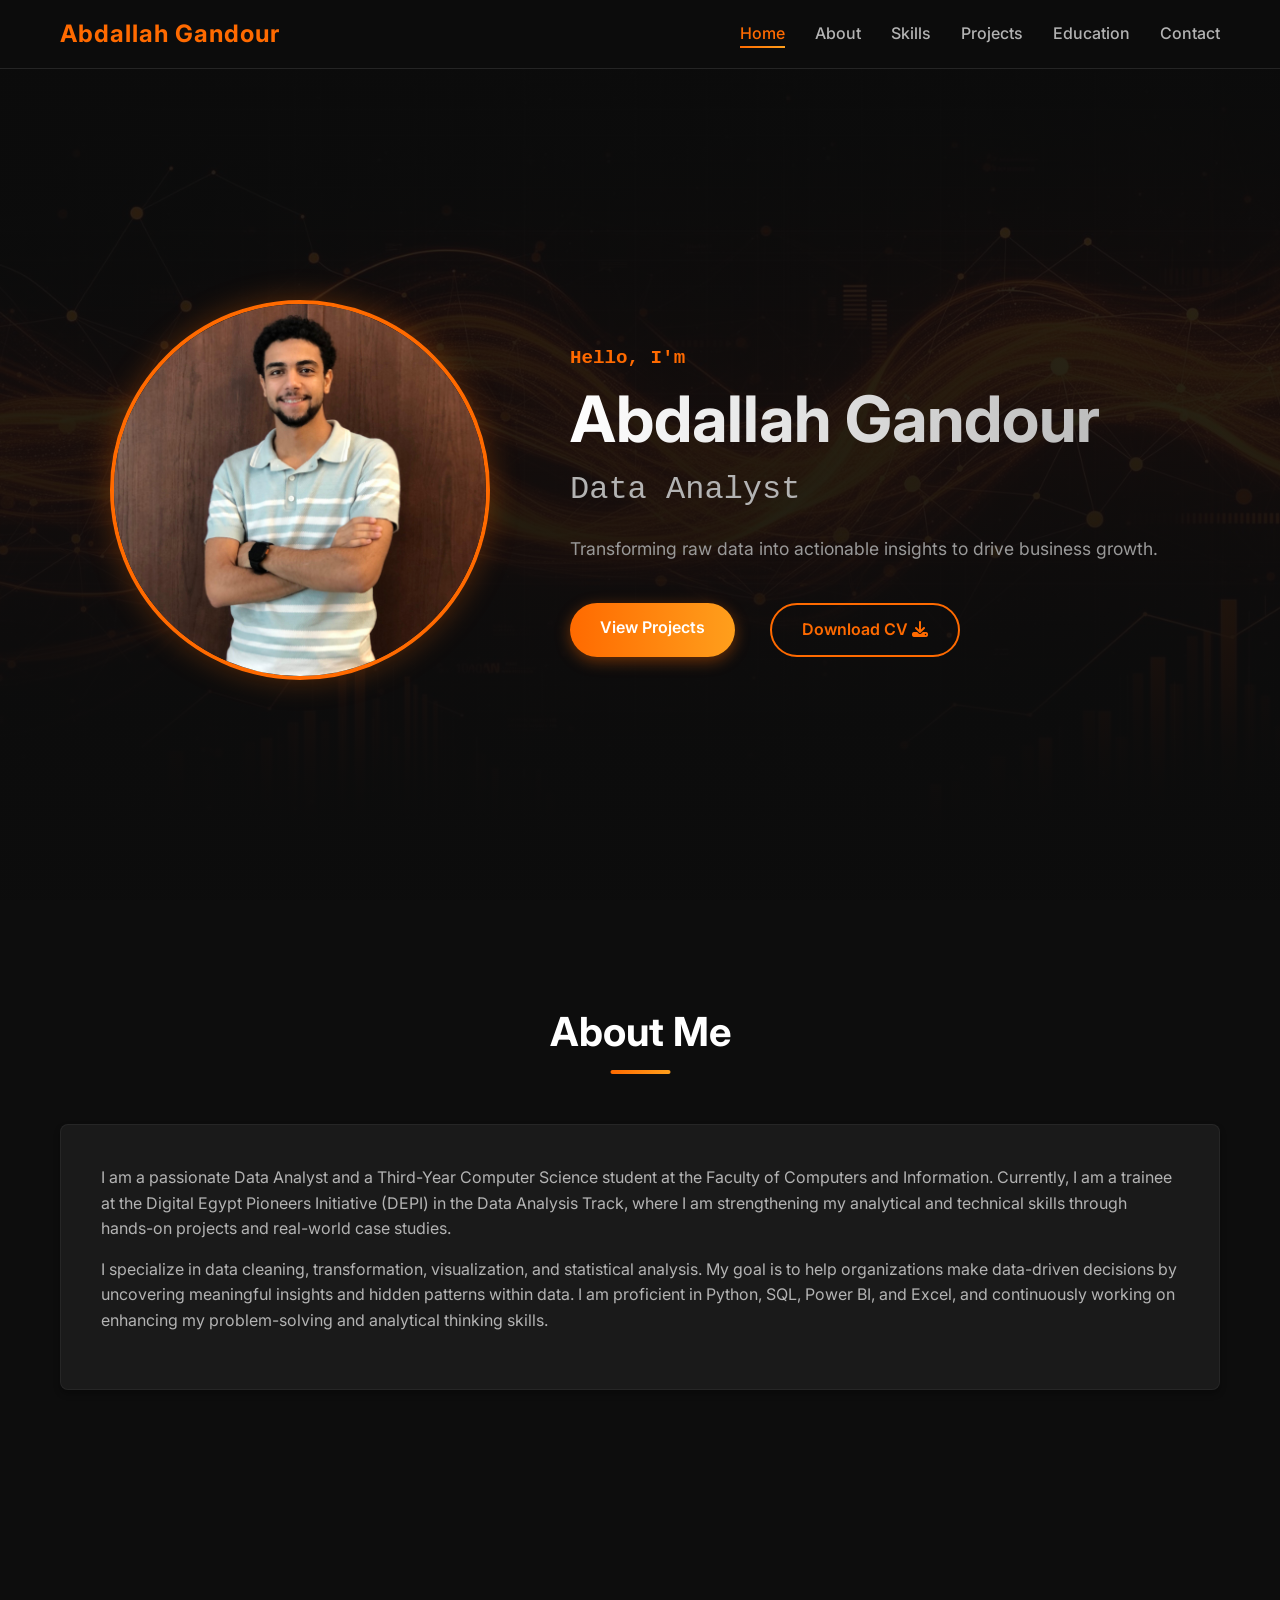
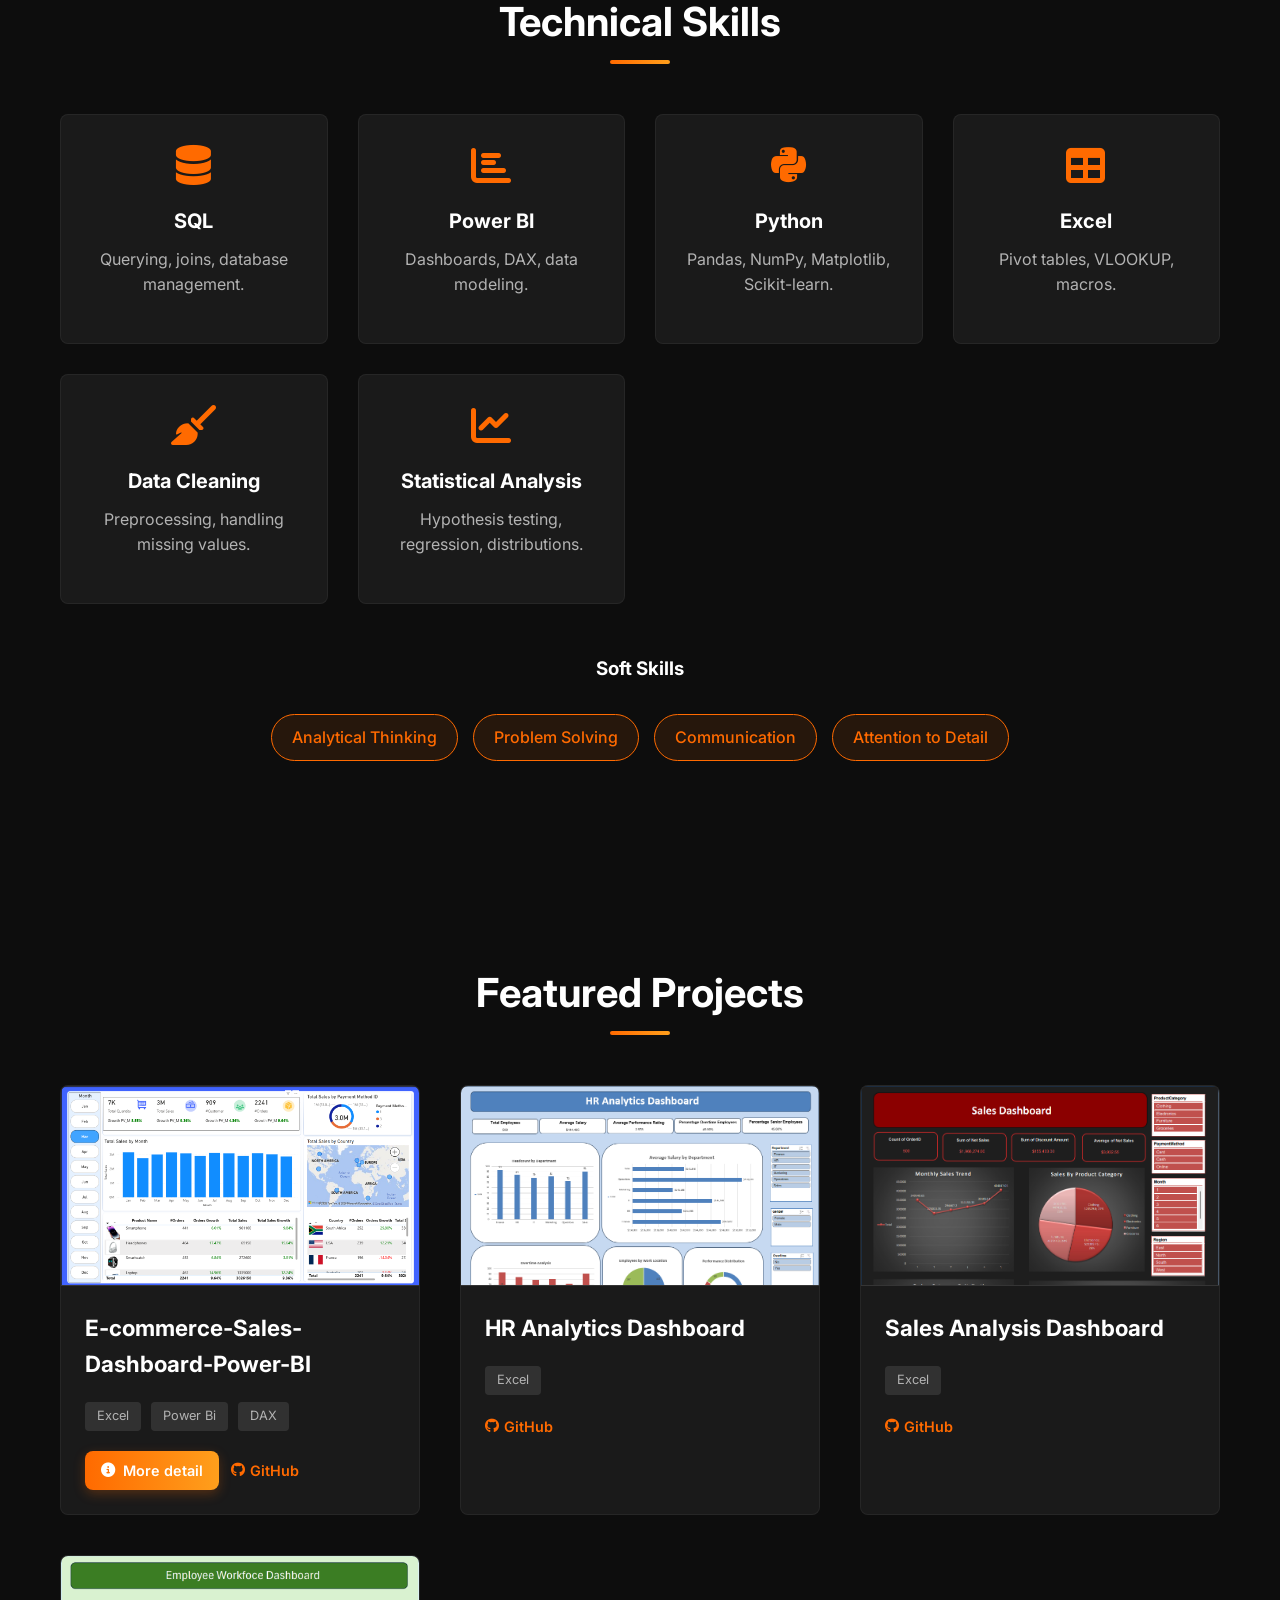
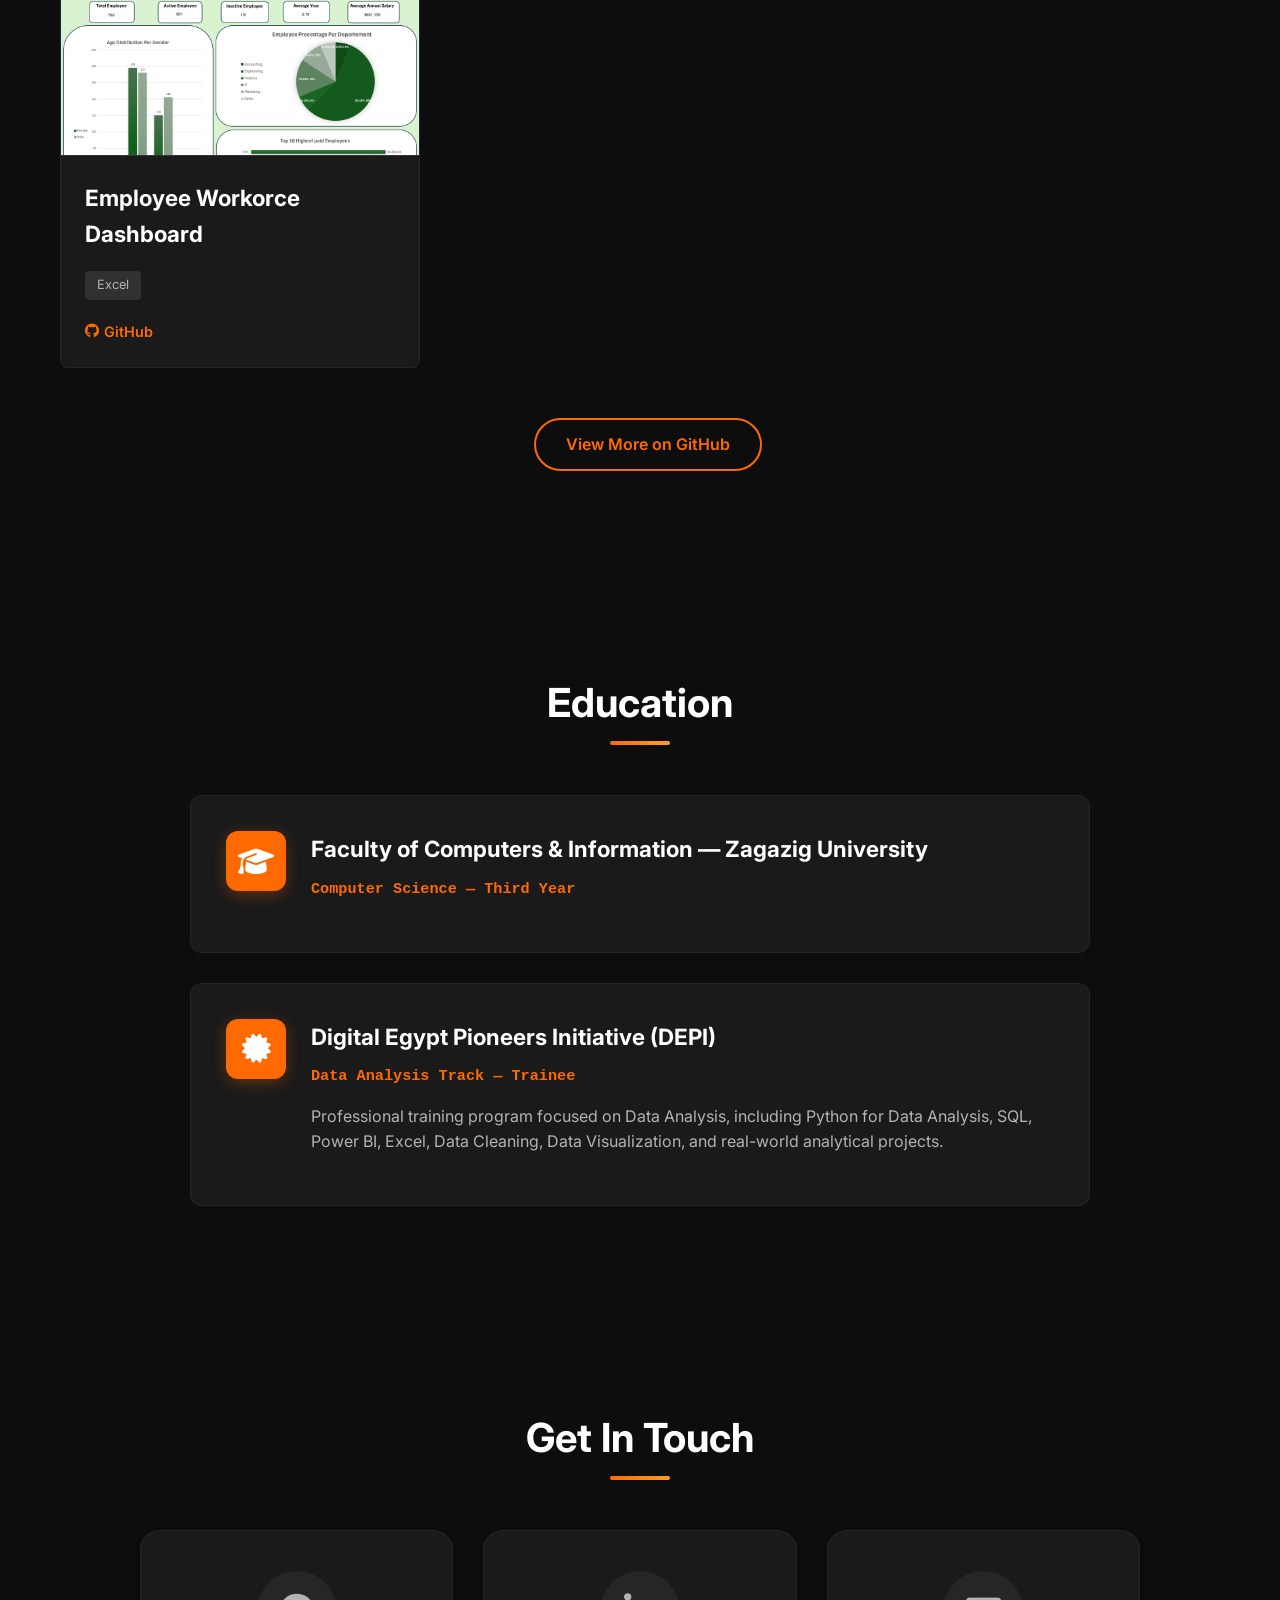
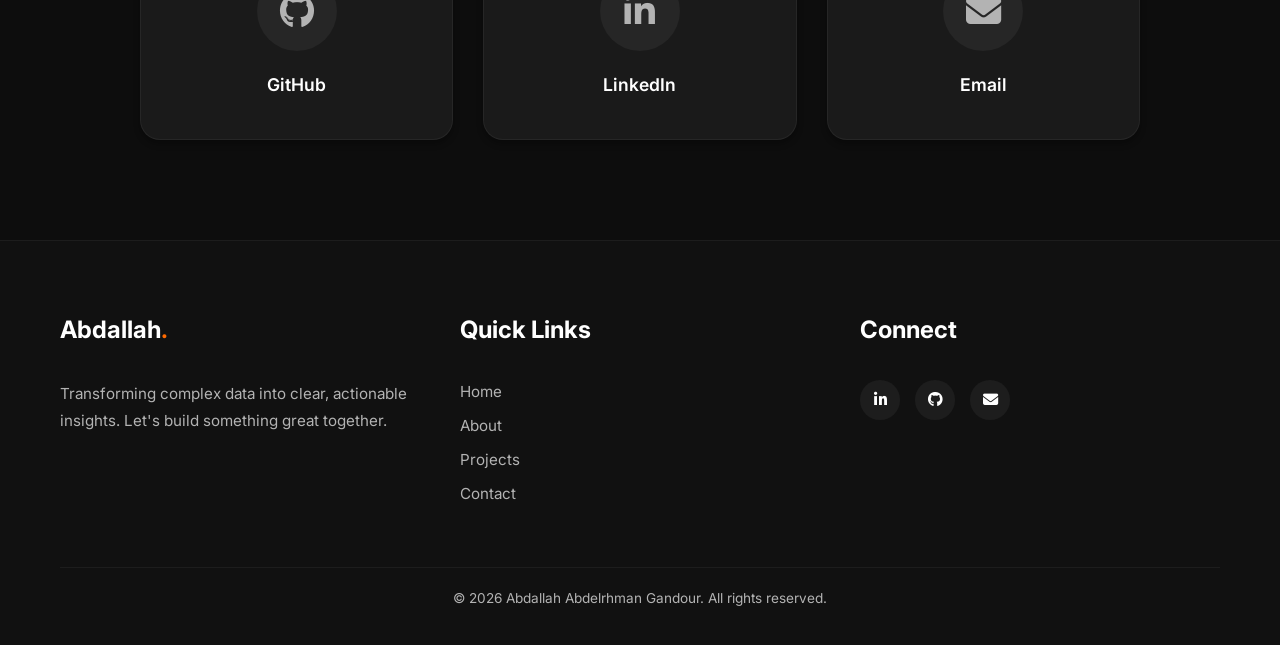
==== index.html @ 869044f2 "first" ====
<!DOCTYPE html>
<html lang="en">

<head>
    <meta charset="UTF-8">
    <meta name="viewport" content="width=device-width, initial-scale=1.0">
    <title>Abdallah Abdelrhman Gandour - Data Analyst Portfolio</title>
    <meta name="description"
        content="Portfolio of Abdallah Abdelrhman Gandour, a Data Analyst skilled in Python, SQL, Power BI, and Excel. View projects and experience.">
    <link rel="stylesheet" href="css/style.css">
    <!-- Google Fonts -->
    <link rel="preconnect" href="https://fonts.googleapis.com">
    <link rel="preconnect" href="https://fonts.gstatic.com" crossorigin>
    <link href="https://fonts.googleapis.com/css2?family=Inter:wght@300;400;600;700&display=swap" rel="stylesheet">
    <!-- Font Awesome for Icons -->
    <link rel="stylesheet" href="https://cdnjs.cloudflare.com/ajax/libs/font-awesome/6.4.0/css/all.min.css">
</head>

<body>

    <!-- Sticky Navbar -->
    <header id="header">
        <nav class="navbar">
            <div class="logo"><span>Abdallah Gandour</span></div>
            <ul class="nav-links">
                <li><a href="#home" class="active">Home</a></li>
                <li><a href="#about">About</a></li>
                <li><a href="#skills">Skills</a></li>
                <li><a href="#projects">Projects</a></li>
                <li><a href="#education">Education</a></li>
                <li><a href="#contact">Contact</a></li>
            </ul>
            <div class="hamburger">
                <i class="fas fa-bars"></i>
            </div>
        </nav>
    </header>

    <!-- Hero Section -->
    <section id="home" class="hero">
        <div class="container">
            <div class="hero-image-container">
                <img src="image/personal.jpeg" alt="Abdallah Abdelrhman Gandour" class="hero-profile-img">
            </div>
            <div class="hero-content">
                <p class="greeting">Hello, I'm</p>
                <h1>Abdallah Gandour</h1>
                <h2>Data Analyst</h2>
                <p class="tagline">Transforming raw data into actionable insights to drive business growth.</p>
                <div class="cta-buttons">
                    <a href="#projects" class="btn btn-primary">View Projects</a>
                    <a href="path/to/resume.pdf" class="btn btn-secondary" download>Download CV <i
                            class="fas fa-download"></i></a>
                </div>
            </div>
        </div>
    </section>

    <!-- About Section -->
    <section id="about" class="section">
        <div class="container">
            <h2 class="section-title">About Me</h2>
            <div class="about-content">
                <div class="about-text">
                    <p>I am a passionate Data Analyst and a Third-Year Computer Science student at the Faculty of
                        Computers and Information. Currently, I am a trainee at the Digital Egypt Pioneers Initiative
                        (DEPI) in the Data Analysis Track, where I am strengthening my analytical and technical skills
                        through hands-on projects and real-world case studies.</p>

                    <p>I specialize in data cleaning, transformation, visualization, and statistical analysis. My goal
                        is to help organizations make data-driven decisions by uncovering meaningful insights and hidden
                        patterns within data. I am proficient in Python, SQL, Power BI, and Excel, and continuously
                        working on enhancing my problem-solving and analytical thinking skills.</p>
                </div>
                <!-- Optional: Profile Image -->
            </div>
        </div>
    </section>

    <!-- Skills Section -->
    <section id="skills" class="section">
        <div class="container">
            <h2 class="section-title">Technical Skills</h2>
            <div class="skills-grid">
                <div class="skill-card">
                    <i class="fas fa-database"></i>
                    <h3>SQL</h3>
                    <p>Querying, joins, database management.</p>
                </div>
                <div class="skill-card">
                    <i class="fas fa-chart-bar"></i>
                    <h3>Power BI</h3>
                    <p>Dashboards, DAX, data modeling.</p>
                </div>
                <div class="skill-card">
                    <i class="fab fa-python"></i>
                    <h3>Python</h3>
                    <p>Pandas, NumPy, Matplotlib, Scikit-learn.</p>
                </div>
                <div class="skill-card">
                    <i class="fas fa-table"></i>
                    <h3>Excel</h3>
                    <p>Pivot tables, VLOOKUP, macros.</p>
                </div>
                <div class="skill-card">
                    <i class="fas fa-broom"></i>
                    <h3>Data Cleaning</h3>
                    <p>Preprocessing, handling missing values.</p>
                </div>
                <div class="skill-card">
                    <i class="fas fa-chart-line"></i>
                    <h3>Statistical Analysis</h3>
                    <p>Hypothesis testing, regression, distributions.</p>
                </div>
            </div>

            <h3 class="subsection-title">Soft Skills</h3>
            <ul class="soft-skills-list">
                <li>Analytical Thinking</li>
                <li>Problem Solving</li>
                <li>Communication</li>
                <li>Attention to Detail</li>
            </ul>
        </div>
    </section>

    <!-- Projects Section -->
    <section id="projects" class="section">
        <div class="container">
            <h2 class="section-title">Featured Projects</h2>
            <div class="projects-grid">

                <!-- Project 1 Powe bi -->
                <div class="project-card">

                    <div class="project-image">
                        <!-- Placeholder image, replace with actual screenshot -->
                        <div class="placeholder-img"><img src="image/E-commerce-Sales-Dashboard-Power-BI/Dashboard .png" alt=""></div>
                    </div>

                    <div class="project-info">
                        <h3>E-commerce-Sales-Dashboard-Power-BI</h3>
                        <p></p>
                        <div class="tools">
                            <span>Excel</span>
                            <span>Power Bi</span>
                            <span>DAX</span>
                        </div>
                        <div class="project-links">
                            <a href="ecommerce-powerbi-detail.html" class="link-btn link-btn-detail"><i
                                    class="fas fa-circle-info"></i> More detail</a>
                            <a href="https://github.com/Abdallahgandour-Cs1/E-commerce-Sales-Dashboard-Power-BI"
                                target="_blank" rel="noopener noreferrer" class="link-btn"><i class="fab fa-github"></i>
                                GitHub</a>
                        </div>
                    </div>
                </div>

                <!-- Project 1 -->
                <div class="project-card">
                    <div class="project-image">
                        <!-- Placeholder image, replace with actual screenshot -->
                        <div class="placeholder-img"><img src="image/Dashboard (1) HR Analytics.png" alt=""></div>
                    </div>
                    <div class="project-info">
                        <h3>HR Analytics Dashboard</h3>
                        <p></p>
                        <div class="tools">
                            <span>Excel</span>
                        </div>
                        <div class="project-links">
                            <a href="https://github.com/Abdallahgandour-Cs1/HR-Analytics-Employees" target="_blank"
                                class="link-btn"><i class="fab fa-github"></i> GitHub</a>
                            <!-- <a href="#" target="_blank" class="link-btn"><i class="fas fa-external-link-alt"></i> Live Demo</a> -->
                        </div>
                    </div>
                </div>

                <!-- Project 2 -->
                <div class="project-card">
                    <div class="project-image">
                        <div class="placeholder-img"><img src="image/Dashboard (2) Sales Dashboard.png" alt=""></div>
                    </div>
                    <div class="project-info">
                        <h3>Sales Analysis Dashboard</h3>
                        <p></p>
                        <div class="tools">
                            <span>Excel</span>
                        </div>
                        <div class="project-links">
                            <a href="https://github.com/Abdallahgandour-Cs1/Sales-Dashboard" target="_blank"
                                class="link-btn"><i class="fab fa-github"></i> GitHub</a>
                        </div>
                    </div>
                </div>


                <!-- Project 3 -->
                <div class="project-card">


                    <div class="project-image">
                        <div class="placeholder-img"><img src="image/Dashboard (3) Employee.png" alt=""></div>
                    </div>

                    <div class="project-info">
                        <h3>Employee Workorce Dashboard</h3>
                        <p></p>
                        <div class="tools">
                            <span>Excel</span>
                        </div>
                        <div class="project-links">
                            <a href="https://github.com/Abdallahgandour-Cs1/Employee-Workforce" target="_blank"
                                class="link-btn"><i class="fab fa-github"></i> GitHub</a>
                        </div>
                    </div>
                </div>
            </div>
            <div class="more-projects">
                <a href="https://github.com/Abdallahgandour-Cs1" target="_blank" class="btn btn-secondary">View More on
                    GitHub</a>
            </div>
        </div>
    </section>

    <!-- Education Section -->
    <section id="education" class="section">
        <div class="container">
            <h2 class="section-title">Education</h2>
            <div class="info-grid">

                <!-- Education Item 1 -->
                <div class="info-card">
                    <div class="card-icon">
                        <i class="fas fa-graduation-cap"></i>
                    </div>
                    <div class="card-content">
                        <h3>Faculty of Computers & Information — Zagazig University</h3>
                        <span class="card-detail">Computer Science — Third Year</span>


                    </div>
                </div>

                <!-- Education Item 2 -->
                <div class="info-card">
                    <div class="card-icon">
                        <i class="fas fa-certificate"></i>
                    </div>
                    <div class="card-content">
                        <h3>Digital Egypt Pioneers Initiative (DEPI)</h3>
                        <span class="card-detail">Data Analysis Track — Trainee</span>
                        <p class="card-description">
                            Professional training program focused on Data Analysis, including Python for Data Analysis,
                            SQL, Power BI, Excel, Data Cleaning, Data Visualization, and real-world analytical projects.
                        </p>
                    </div>
                </div>


            </div>

        </div>
        </div>
    </section>



    <!-- Contact Section -->
    <section id="contact" class="section">
        <div class="container">
            <h2 class="section-title">Get In Touch</h2>
            <div class="contact-grid">
                <!-- GitHub -->
                <a href="https://github.com/Abdallahgandour-Cs1" target="_blank" class="contact-card">
                    <div class="icon-circle">
                        <i class="fab fa-github"></i>
                    </div>
                    <h3>GitHub</h3>
                </a>
                <!-- LinkedIn -->
                <a href="https://www.linkedin.com/in/abdallah-gandour-311105325/" target="_blank" class="contact-card">
                    <div class="icon-circle">
                        <i class="fab fa-linkedin-in"></i>
                    </div>
                    <h3>LinkedIn</h3>
                </a>
                <!-- WhatsApp -->
                <!-- <a href="https://wa.me/+201555555555" target="_blank" class="contact-card">
                    <div class="icon-circle">
                        <i class="fab fa-whatsapp"></i>
                    </div>
                    <h3>WhatsApp</h3>
                </a> -->
                <!-- Email -->
                <a href="abdallahgandour7@gmail.com" class="contact-card">
                    <div class="icon-circle">
                        <i class="fas fa-envelope"></i>
                    </div>
                    <h3>Email</h3>
                </a>
            </div>
        </div>
    </section>

    <!-- Footer -->
    <footer class="footer">
        <div class="container">
            <div class="footer-content">
                <div class="footer-section about">
                    <h3>Abdallah<span>.</span></h3>
                    <p>Transforming complex data into clear, actionable insights. Let's build something great
                        together.</p>
                </div>
                <div class="footer-section links">
                    <h3>Quick Links</h3>
                    <ul>
                        <li><a href="#home">Home</a></li>
                        <li><a href="#about">About</a></li>
                        <li><a href="#projects">Projects</a></li>
                        <li><a href="#contact">Contact</a></li>
                    </ul>
                </div>
                <!-- Socials are already in Contact, but good to have in footer too for 'modern' look -->
                <div class="footer-section social">
                    <h3>Connect</h3>
                    <div class="social-icons">
                        <a href="https://www.linkedin.com/in/abdallah-gandour-311105325/" target="_blank"><i
                                class="fab fa-linkedin-in"></i></a>
                        <a href="https://github.com/Abdallahgandour-Cs1" target="_blank"><i
                                class="fab fa-github"></i></a>
                        <a href="mailto:your.email@example.com"><i class="fas fa-envelope"></i></a>
                    </div>
                </div>
            </div>
            <div class="footer-bottom">
                <p>&copy; 2026 Abdallah Abdelrhman Gandour. All rights reserved.</p>
            </div>
        </div>
    </footer>

    <script src="js/script.js"></script>
</body>

</html>
---- css/style.css ----
/* Global Variables */
:root {
    --bg-color: #0D0D0D;
    --bg-secondary: #1A1A1A;
    --text-primary: #FFFFFF;
    --text-secondary: #B3B3B3;
    --accent-orange: #FF6A00;
    --accent-gradient: linear-gradient(90deg, #ff6a00, #ff9f1c);
    --shadow-soft: 0 4px 6px rgba(0, 0, 0, 0.3);
    --transition: all 0.3s ease;
    --border-radius: 8px;
    --font-main: 'Inter', sans-serif;
}

/* Reset & Base Styles */
* {
    margin: 0;
    padding: 0;
    box-sizing: border-box;
}

html {
    scroll-behavior: smooth;
}

body {
    font-family: var(--font-main);
    background-color: var(--bg-color);
    color: var(--text-primary);
    line-height: 1.6;
    overflow-x: hidden;
}

a {
    text-decoration: none;
    color: inherit;
    transition: var(--transition);
}

ul {
    list-style: none;
}

img {
    max-width: 100%;
    display: block;
}

/* Container */
.container {
    max-width: 1200px;
    margin: 0 auto;
    padding: 0 20px;
}

/* Typography */
h1,
h2,
h3,
h4 {
    color: var(--text-primary);
    font-weight: 700;
    margin-bottom: 20px;
}

p {
    color: var(--text-secondary);
    margin-bottom: 15px;
}

.section-title {
    font-size: 2.5rem;
    text-align: center;
    margin-bottom: 60px;
    position: relative;
    display: inline-block;
    left: 50%;
    transform: translateX(-50%);
}

.section-title::after {
    content: '';
    position: absolute;
    bottom: -10px;
    left: 50%;
    transform: translateX(-50%);
    width: 60px;
    height: 4px;
    background: var(--accent-gradient);
    border-radius: 2px;
}

/* Header & Navbar */
header {
    position: fixed;
    top: 0;
    left: 0;
    width: 100%;
    background-color: rgba(13, 13, 13, 0.95);
    backdrop-filter: blur(10px);
    z-index: 1000;
    padding: 15px 0;
    border-bottom: 1px solid rgba(255, 255, 255, 0.1);
}

.navbar {
    display: flex;
    justify-content: space-between;
    align-items: center;
    max-width: 1200px;
    margin: 0 auto;
    padding: 0 20px;
}

.logo {
    font-size: 1.5rem;
    font-weight: 700;
    letter-spacing: 1px;
}

.logo span {
    color: var(--accent-orange);
}

.nav-links {
    display: flex;
    gap: 30px;
}

.nav-links a {
    font-size: 1rem;
    font-weight: 500;
    color: var(--text-secondary);
    position: relative;
}

.nav-links a:hover,
.nav-links a.active {
    color: var(--accent-orange);
}

.nav-links a::after {
    content: '';
    position: absolute;
    bottom: -5px;
    left: 0;
    width: 0;
    height: 2px;
    background: var(--accent-gradient);
    transition: var(--transition);
}

.nav-links a:hover::after,
.nav-links a.active::after {
    width: 100%;
}

.hamburger {
    display: none;
    font-size: 1.5rem;
    cursor: pointer;
    color: var(--text-primary);
}

/* Hero Section */
/* Hero Section */
.hero {
    height: 100vh;
    display: flex;
    align-items: center;
    justify-content: center;
    text-align: left;
    /* Changed from center to left for better side-by-side */
    background: linear-gradient(rgba(13, 13, 13, 0.85), rgba(13, 13, 13, 0.95)), url('../image/background.jpg');
    background-size: cover;
    background-position: center;
    background-attachment: fixed;
    padding-top: 80px;
    /* Offset for fixed header */
    position: relative;
}

.hero .container {
    display: flex;
    flex-direction: column;
    /* Mobile: Image top, Text bottom */
    justify-content: center;
    align-items: center;
    gap: 50px;
    width: 100%;
}

/* Image container styles */
.hero-image-container {
    position: relative;
    z-index: 1;
    display: flex;
    justify-content: center;
}

.hero-profile-img {
    width: 280px;
    height: 280px;
    border-radius: 50%;
    object-fit: cover;
    border: 3px solid rgba(255, 106, 0, 0.5);
    box-shadow: 0 0 40px rgba(255, 106, 0, 0.2);
    transition: var(--transition);
}

.hero-profile-img:hover {
    box-shadow: 0 0 50px rgba(255, 106, 0, 0.5);
    transform: scale(1.02);
}

.hero-content {
    text-align: center;
    /* Mobile center */
    max-width: 600px;
}

.hero-content .greeting {
    font-family: 'Courier New', monospace;
    font-size: 1.1rem;
    color: var(--accent-orange);
    margin-bottom: 5px;
    font-weight: 500;
}

.hero h1 {
    font-size: 3rem;
    line-height: 1.1;
    margin-bottom: 15px;
    color: #fff;
    background: none;
    -webkit-text-fill-color: initial;
}

.hero h1 .highlight {
    color: var(--accent-orange);
}

.hero h2 {
    font-family: 'Courier New', monospace;
    font-size: 1.8rem;
    font-weight: 400;
    color: #ccc;
    margin-bottom: 20px;
    display: inline-flex;
    align-items: center;
    min-height: 40px;
}

/* Typing Cursor */
.cursor {
    display: inline-block;
    width: 10px;
    height: 24px;
    background-color: var(--accent-orange);
    animation: blink 1s infinite;
    margin-left: 5px;
}

@keyframes blink {

    0%,
    100% {
        opacity: 1;
    }

    50% {
        opacity: 0;
    }
}

.hero .tagline {
    font-size: 1rem;
    color: #999;
    margin-bottom: 30px;
    line-height: 1.6;
}

/* Updated Buttons */
.cta-buttons {
    display: flex;
    gap: 20px;
    justify-content: center;
}

.btn {
    display: inline-flex;
    align-items: center;
    gap: 10px;
    padding: 12px 24px;
    border-radius: 8px;
    font-weight: 600;
    cursor: pointer;
    transition: var(--transition);
    font-size: 1rem;
}

.btn-primary {
    background: var(--accent-orange);
    color: #fff;
    border: none;
    box-shadow: none;
}

.btn-primary:hover {
    background: #e65c00;
    transform: translateY(-2px);
    box-shadow: 0 4px 12px rgba(255, 106, 0, 0.3);
}

.btn-secondary {
    background: transparent;
    border: 1px solid rgba(255, 255, 255, 0.2);
    color: #fff;
    margin-left: 0;
}

.btn-secondary:hover {
    border-color: #fff;
    background: rgba(255, 255, 255, 0.05);
    transform: translateY(-2px);
}

.hero-profile-img {
    border-radius: 50%;
    object-fit: cover;
    border: 4px solid var(--accent-orange);
    box-shadow: 0 0 30px rgba(255, 106, 0, 0.3);
    animation: float 6s ease-in-out infinite;
    transition: var(--transition);
}

.hero-profile-img:hover {
    box-shadow: 0 0 40px rgba(255, 106, 0, 0.6);
    transform: scale(1.02);
}

@keyframes float {
    0% {
        transform: translateY(0px);
    }

    50% {
        transform: translateY(-15px);
    }

    100% {
        transform: translateY(0px);
    }
}



.hero-content .greeting {
    font-size: 1.2rem;
    color: var(--accent-orange);
    font-weight: 600;
    margin-bottom: 10px;
}

.hero h1 {
    font-size: 4rem;
    margin-bottom: 10px;
    background: linear-gradient(to right, #ffffff, #b3b3b3);
    -webkit-background-clip: text;
    -webkit-text-fill-color: transparent;
}

.hero h2 {
    font-size: 2rem;
    font-weight: 400;
    color: var(--text-secondary);
    margin-bottom: 20px;
}

.hero .tagline {
    font-size: 1.1rem;
    max-width: 900px;
    margin: 0 auto 40px;
}

/* Buttons */
.btn {
    display: inline-block;
    padding: 12px 30px;
    border-radius: 50px;
    font-weight: 600;
    cursor: pointer;
    transition: var(--transition);
}

.btn-primary {
    background: var(--accent-gradient);
    color: #fff;
    box-shadow: 0 4px 15px rgba(255, 106, 0, 0.4);
}

.btn-primary:hover {
    transform: translateY(-3px);
    box-shadow: 0 6px 20px rgba(255, 106, 0, 0.6);
}

.btn-secondary {
    background: transparent;
    border: 2px solid var(--accent-orange);
    color: var(--accent-orange);
    margin-left: 15px;
}

.btn-secondary:hover {
    background: rgba(255, 106, 0, 0.1);
    transform: translateY(-3px);
}

/* Sections */
.section {
    padding: 100px 0;
}

/* About Section */
.about-content {
    background: var(--bg-secondary);
    padding: 40px;
    border-radius: var(--border-radius);
    box-shadow: var(--shadow-soft);
    border: 1px solid rgba(255, 255, 255, 0.05);
}

/* Skills Section */
.skills-grid {
    display: grid;
    grid-template-columns: repeat(auto-fit, minmax(250px, 1fr));
    gap: 30px;
    margin-bottom: 50px;
}

.skill-card {
    background: var(--bg-secondary);
    padding: 30px;
    border-radius: var(--border-radius);
    text-align: center;
    transition: var(--transition);
    border: 1px solid rgba(255, 255, 255, 0.05);
}

.skill-card:hover {
    transform: translateY(-10px);
    border-color: var(--accent-orange);
    box-shadow: 0 10px 20px rgba(0, 0, 0, 0.4);
}

.skill-card i {
    font-size: 2.5rem;
    color: var(--accent-orange);
    margin-bottom: 20px;
}

.skill-card h3 {
    font-size: 1.25rem;
    margin-bottom: 10px;
}

.subsection-title {
    text-align: center;
    margin-bottom: 30px;
    color: var(--text-primary);
}

.soft-skills-list {
    display: flex;
    justify-content: center;
    flex-wrap: wrap;
    gap: 15px;
}

.soft-skills-list li {
    background: rgba(255, 106, 0, 0.1);
    color: var(--accent-orange);
    padding: 10px 20px;
    border-radius: 50px;
    border: 1px solid var(--accent-orange);
    font-weight: 500;
}

/* Projects Section */
.projects-grid {
    display: grid;
    grid-template-columns: repeat(auto-fit, minmax(300px, 1fr));
    gap: 40px;
    margin-bottom: 50px;
}

.project-card {
    background: var(--bg-secondary);
    border-radius: var(--border-radius);
    overflow: hidden;
    transition: var(--transition);
    border: 1px solid rgba(255, 255, 255, 0.05);
}

.project-card:hover {
    transform: translateY(-10px);
    box-shadow: var(--shadow-soft);
}

.project-image {
    height: 200px;
    background-color: #2a2a2a;
    display: flex;
    align-items: center;
    justify-content: center;
    border-bottom: 1px solid rgba(255, 255, 255, 0.05);
}

/* Project Image - Placeholder & Real Image */
.placeholder-img {
    width: 100%;
    height: 100%;
    position: relative;
    overflow: hidden;
    cursor: pointer;
}

.placeholder-img img {
    width: 100%;
    height: 100%;
    object-fit: cover;
    object-position: top;
    display: block;
    transition: transform 0.5s ease;
}

/* Hover Overlay */
.placeholder-img::after {
    content: '\f06e';
    /* Font Awesome eye icon */
    font-family: 'Font Awesome 6 Free';
    font-weight: 900;
    font-size: 2rem;
    color: #fff;
    position: absolute;
    inset: 0;
    background: linear-gradient(135deg,
            rgba(255, 106, 0, 0.85) 0%,
            rgba(13, 13, 13, 0.9) 100%);
    display: flex;
    align-items: center;
    justify-content: center;
    opacity: 0;
    transition: opacity 0.4s ease;
}

.placeholder-img:hover::after {
    opacity: 1;
}

.placeholder-img:hover img {
    transform: scale(1.08);
}

.project-info {
    padding: 24px;
}

.project-info h3 {
    font-size: 1.4rem;
    margin-bottom: 10px;
    color: var(--text-primary);
}

.project-info p {
    font-size: 0.95rem;
    margin-bottom: 20px;
    color: var(--text-secondary);
}

.tools {
    display: flex;
    flex-wrap: wrap;
    gap: 10px;
    margin-bottom: 20px;
}

.tools span {
    font-size: 0.8rem;
    background: rgba(255, 255, 255, 0.1);
    padding: 4px 12px;
    border-radius: 4px;
    color: var(--text-secondary);
}

.project-links {
    display: flex;
    flex-wrap: wrap;
    gap: 12px;
    align-items: center;
}

.link-btn {
    font-weight: 600;
    color: var(--accent-orange);
    font-size: 0.9rem;
    display: flex;
    align-items: center;
    gap: 5px;
}

.link-btn:hover {
    text-decoration: underline;
}

.link-btn-detail {
    display: inline-flex;
    align-items: center;
    gap: 8px;
    padding: 8px 16px;
    border-radius: var(--border-radius);
    font-size: 0.9rem;
    font-weight: 600;
    color: #fff !important;
    background: var(--accent-gradient);
    box-shadow: 0 4px 12px rgba(255, 106, 0, 0.25);
    text-decoration: none !important;
    border: none;
}

.link-btn-detail:hover {
    transform: translateY(-2px);
    box-shadow: 0 6px 18px rgba(255, 106, 0, 0.4);
    text-decoration: none !important;
}

/* Project detail page (subpages) */
.project-detail-body {
    padding-top: 72px;
}

.project-detail-header {
    position: fixed;
    top: 0;
    left: 0;
    width: 100%;
    z-index: 1000;
    background-color: rgba(13, 13, 13, 0.95);
    backdrop-filter: blur(10px);
    border-bottom: 1px solid rgba(255, 255, 255, 0.1);
    padding: 14px 0;
}

.project-detail-header .navbar {
    max-width: 1200px;
    margin: 0 auto;
    padding: 0 20px;
    display: flex;
    align-items: center;
    justify-content: space-between;
    gap: 16px;
    flex-wrap: wrap;
}

.project-detail-header .logo {
    font-size: 1.25rem;
}

.back-to-projects {
    display: inline-flex;
    align-items: center;
    gap: 8px;
    font-size: 0.95rem;
    font-weight: 600;
    color: var(--text-secondary);
    padding: 8px 14px;
    border-radius: var(--border-radius);
    border: 1px solid rgba(255, 255, 255, 0.12);
    transition: var(--transition);
}

.back-to-projects:hover {
    color: var(--accent-orange);
    border-color: var(--accent-orange);
}

.project-detail-main {
    padding: 48px 0 100px;
}

.project-detail-intro {
    max-width: 680px;
    margin: 0 auto 48px;
    padding: 8px 0 24px;
    text-align: center;
}

.project-detail-eyebrow {
    font-family: 'Courier New', monospace;
    font-size: 0.85rem;
    font-weight: 600;
    letter-spacing: 0.12em;
    text-transform: uppercase;
    color: var(--accent-orange);
    margin: 0 0 12px;
}

.project-detail-title {
    font-size: clamp(1.75rem, 4vw, 2.35rem);
    font-weight: 700;
    line-height: 1.2;
    color: var(--text-primary);
    margin: 0 0 20px;
    position: relative;
    display: inline-block;
    padding-bottom: 16px;
}

.project-detail-title::after {
    content: '';
    position: absolute;
    left: 50%;
    transform: translateX(-50%);
    bottom: 0;
    width: 56px;
    height: 4px;
    border-radius: 2px;
    background: var(--accent-gradient);
}

.project-detail-stack {
    display: flex;
    flex-wrap: wrap;
    justify-content: center;
    gap: 10px;
    margin: 0 0 24px;
    padding: 0;
    list-style: none;
}

.project-detail-stack li {
    font-size: 0.8rem;
    font-weight: 500;
    background: rgba(255, 255, 255, 0.08);
    color: var(--text-secondary);
    padding: 6px 14px;
    border-radius: 4px;
    border: 1px solid rgba(255, 255, 255, 0.06);
}

.project-detail-lead {
    margin: 0;
    font-size: 1.05rem;
    line-height: 1.75;
    color: var(--text-secondary);
    text-align: center;
    max-width: 620px;
    margin-left: auto;
    margin-right: auto;
}

@media screen and (max-width: 768px) {
    .project-detail-intro {
        margin-bottom: 36px;
        padding-bottom: 16px;
        text-align: left;
    }

    .project-detail-title::after {
        left: 0;
        transform: none;
    }

    .project-detail-stack {
        justify-content: flex-start;
    }

    .project-detail-lead {
        font-size: 0.98rem;
        text-align: left;
        margin-left: 0;
        margin-right: 0;
        max-width: none;
    }
}

.detail-media-card {
    background: var(--bg-secondary);
    border: 1px solid rgba(255, 255, 255, 0.05);
    border-radius: var(--border-radius);
    padding: 24px;
    margin-bottom: 32px;
    box-shadow: var(--shadow-soft);
}

.detail-media-card h2 {
    font-size: 1.25rem;
    margin-bottom: 16px;
    display: flex;
    align-items: center;
    gap: 10px;
}

.detail-media-card h2 i {
    color: var(--accent-orange);
}

.detail-video-wrap {
    position: relative;
    border-radius: var(--border-radius);
    overflow: hidden;
    border: 1px solid rgba(255, 255, 255, 0.08);
    background: #111;
}

.detail-video-wrap video {
    width: 100%;
    display: block;
    max-height: 70vh;
}

.detail-media-tip {
    margin-top: 14px;
    margin-bottom: 0;
    font-size: 0.9rem;
}

.detail-gallery {
    display: grid;
    grid-template-columns: repeat(auto-fill, minmax(280px, 1fr));
    gap: 20px;
}

.detail-gallery figure {
    margin: 0;
    border-radius: var(--border-radius);
    overflow: hidden;
    border: 1px solid rgba(255, 255, 255, 0.08);
    background: #111;
    transition: var(--transition);
}

.detail-gallery figure:hover {
    border-color: rgba(255, 106, 0, 0.35);
    box-shadow: 0 8px 24px rgba(0, 0, 0, 0.35);
}

.detail-gallery img {
    width: 100%;
    height: auto;
    display: block;
}

.detail-gallery figcaption {
    padding: 10px 14px;
    font-size: 0.85rem;
    color: var(--text-secondary);
    border-top: 1px solid rgba(255, 255, 255, 0.06);
}

.project-detail-footer .footer-bottom {
    border-top: none;
    padding-top: 0;
}

.project-detail-footer .footer-bottom a {
    color: var(--accent-orange);
}

.project-detail-footer .footer-bottom a:hover {
    text-decoration: underline;
}

.more-projects {
    text-align: center;
}

/* Education & Experience Cards */
.info-grid {
    display: flex;
    flex-direction: column;
    gap: 30px;
    max-width: 900px;
    margin: 0 auto;
}

.info-card {
    display: flex;
    gap: 25px;
    background: var(--bg-secondary);
    padding: 35px;
    border-radius: 12px;
    border: 1px solid rgba(255, 255, 255, 0.05);
    transition: var(--transition);
    align-items: flex-start;
}

.info-card:hover {
    transform: translateY(-5px);
    border-color: rgba(255, 106, 0, 0.3);
    box-shadow: 0 10px 30px rgba(0, 0, 0, 0.3);
}

.card-icon {
    background: var(--accent-orange);
    width: 60px;
    height: 60px;
    border-radius: 12px;
    display: flex;
    align-items: center;
    justify-content: center;
    font-size: 1.8rem;
    color: #fff;
    flex-shrink: 0;
    box-shadow: 0 4px 15px rgba(255, 106, 0, 0.3);
}

.card-content {
    flex: 1;
}

.card-content h3 {
    font-size: 1.4rem;
    color: #fff;
    margin-bottom: 8px;
    font-weight: 700;
}

.card-detail {
    display: inline-block;
    color: var(--accent-orange);
    font-family: 'Courier New', monospace;
    font-size: 0.95rem;
    margin-bottom: 15px;
    font-weight: 600;
}

.card-description {
    color: var(--text-secondary);
    font-size: 1rem;
    line-height: 1.6;
    margin-bottom: 15px;
}

/* Coursework Tags */
.coursework {
    margin-top: 20px;
    padding-top: 15px;
    border-top: 1px solid rgba(255, 255, 255, 0.05);
}

.coursework-title {
    font-size: 0.9rem;
    color: #ccc;
    margin-bottom: 15px;
    display: flex;
    align-items: center;
    gap: 8px;
    text-transform: uppercase;
    letter-spacing: 0.5px;
}

.coursework-title i {
    color: var(--accent-orange);
}

.tags {
    display: flex;
    flex-wrap: wrap;
    gap: 12px;
}

.tag {
    background: #252525;
    padding: 6px 14px;
    border-radius: 20px;
    font-size: 0.85rem;
    color: #d0d0d0;
    border: 1px solid rgba(255, 255, 255, 0.05);
    transition: var(--transition);
}

.tag:hover {
    background: rgba(255, 106, 0, 0.1);
    color: var(--accent-orange);
    border-color: var(--accent-orange);
}

/* Contact Section */
/* Contact Section */
.contact-grid {
    display: grid;
    grid-template-columns: repeat(auto-fit, minmax(220px, 1fr));
    gap: 30px;
    justify-content: center;
    max-width: 1000px;
    margin: 0 auto;
}

.contact-card {
    background: var(--bg-secondary);
    padding: 40px 20px;
    border-radius: 20px;
    text-align: center;
    transition: var(--transition);
    border: 1px solid rgba(255, 255, 255, 0.05);
    display: flex;
    flex-direction: column;
    align-items: center;
    gap: 20px;
    text-decoration: none;
    box-shadow: var(--shadow-soft);
}

.contact-card:hover {
    transform: translateY(-10px);
    border-color: var(--accent-orange);
    box-shadow: 0 10px 30px rgba(255, 106, 0, 0.2);
}

.icon-circle {
    width: 80px;
    height: 80px;
    border-radius: 50%;
    background: rgba(255, 255, 255, 0.05);
    display: flex;
    align-items: center;
    justify-content: center;
    font-size: 2.2rem;
    color: var(--text-secondary);
    transition: var(--transition);
}

.contact-card:hover .icon-circle {
    background: var(--accent-orange);
    color: #fff;
    transform: scale(1.1);
}

.contact-card h3 {
    font-size: 1.1rem;
    color: var(--text-primary);
    margin: 0;
    font-weight: 600;
}

/* Footer */
.footer {
    background: #111;
    /* Slightly lighter than main bg */
    padding: 70px 0 20px;
    border-top: 1px solid rgba(255, 255, 255, 0.05);
    font-size: 0.95rem;
}

.footer-content {
    display: grid;
    grid-template-columns: repeat(auto-fit, minmax(250px, 1fr));
    gap: 40px;
    margin-bottom: 50px;
}

.footer-section h3 {
    font-size: 1.5rem;
    margin-bottom: 20px;
    color: #fff;
    position: relative;
    padding-bottom: 10px;
}

.footer-section.about h3 span {
    color: var(--accent-orange);
}

.footer-section p {
    color: var(--text-secondary);
    line-height: 1.8;
}

.footer-section.links ul li {
    margin-bottom: 10px;
}

.footer-section.links ul li a {
    color: var(--text-secondary);
    transition: var(--transition);
}

.footer-section.links ul li a:hover {
    color: var(--accent-orange);
    padding-left: 5px;
}

.social-icons {
    display: flex;
    gap: 15px;
}

.social-icons a {
    width: 40px;
    height: 40px;
    background: rgba(255, 255, 255, 0.05);
    display: flex;
    align-items: center;
    justify-content: center;
    border-radius: 50%;
    color: #fff;
    transition: var(--transition);
    border: 1px solid transparent;
}

.social-icons a:hover {
    background: var(--accent-orange);
    transform: translateY(-3px);
    box-shadow: 0 5px 15px rgba(255, 106, 0, 0.3);
}

.footer-bottom {
    text-align: center;
    padding-top: 20px;
    border-top: 1px solid rgba(255, 255, 255, 0.05);
    color: #666;
    font-size: 0.85rem;
}

/* Responsive */
@media screen and (min-width: 768px) {
    .timeline::after {
        left: 50%;
    }

    .timeline-item {
        width: 50%;
    }

    .timeline-item:nth-child(even) {
        left: 50%;
    }

    .timeline-item:nth-child(odd) {
        left: 0;
        text-align: right;
    }

    .timeline-item:nth-child(odd) .timeline-dot {
        left: auto;
        right: -8px;
    }

    .timeline-item:nth-child(even) .timeline-dot {
        left: -8px;
    }

    /* Hero Desktop Layout */
    .hero .container {
        flex-direction: row;
        /* Image Left, Content Right */
        justify-content: center;
        /* Center the whole group */
        align-items: center;
        text-align: left;
        gap: 80px;
        /* Reduced gap from 200px to balance layout */
        max-width: 1100px;
    }

    .hero-image-container {
        flex: 0 0 auto;
        /* Don't grow */
        justify-content: flex-start;
        order: 1;
        /* Image first */
    }

    .hero-content {
        flex: 1;
        text-align: left;
        max-width: 600px;
        order: 2;
        /* Content second */
        padding-top: 20px;
        /* Align visually with top of image */
    }

    .hero-profile-img {
        width: 380px;
        height: 380px;
    }

    .hero h1 {
        font-size: 4rem;
    }

    .cta-buttons {
        justify-content: flex-start;
    }

    .hero .tagline {
        margin: 0 0 40px 0;
    }
}

@media screen and (max-width: 768px) {
    .info-card {
        flex-direction: column;
        align-items: center;
        text-align: center;
        padding: 25px;
    }

    .card-icon {
        width: 50px;
        height: 50px;
        font-size: 1.5rem;
        margin-bottom: 10px;
    }

    .tags {
        justify-content: center;
    }

    .coursework-title {
        justify-content: center;
    }

    /* Keep existing mobile styles */
    .nav-links {
        position: absolute;
        right: 0px;
        top: 60px;
        background: var(--bg-secondary);
        flex-direction: column;
        width: 100%;
        text-align: center;
        padding: 20px 0;
        transform: translateY(-150%);
        transition: transform 0.3s ease-in;
        border-bottom: 1px solid rgba(255, 255, 255, 0.1);
    }

    .nav-links.active {
        transform: translateY(0%);
    }

    .hamburger {
        display: block;
    }

    .hero h1 {
        font-size: 2.5rem;
    }

    .section-title {
        font-size: 2rem;
    }

    .timeline-item {
        padding-left: 50px;
    }

    .hero {
        text-align: center;
        /* Revert to center for mobile */
    }

    .hero .tagline {
        margin: 0 auto 30px;
    }
}
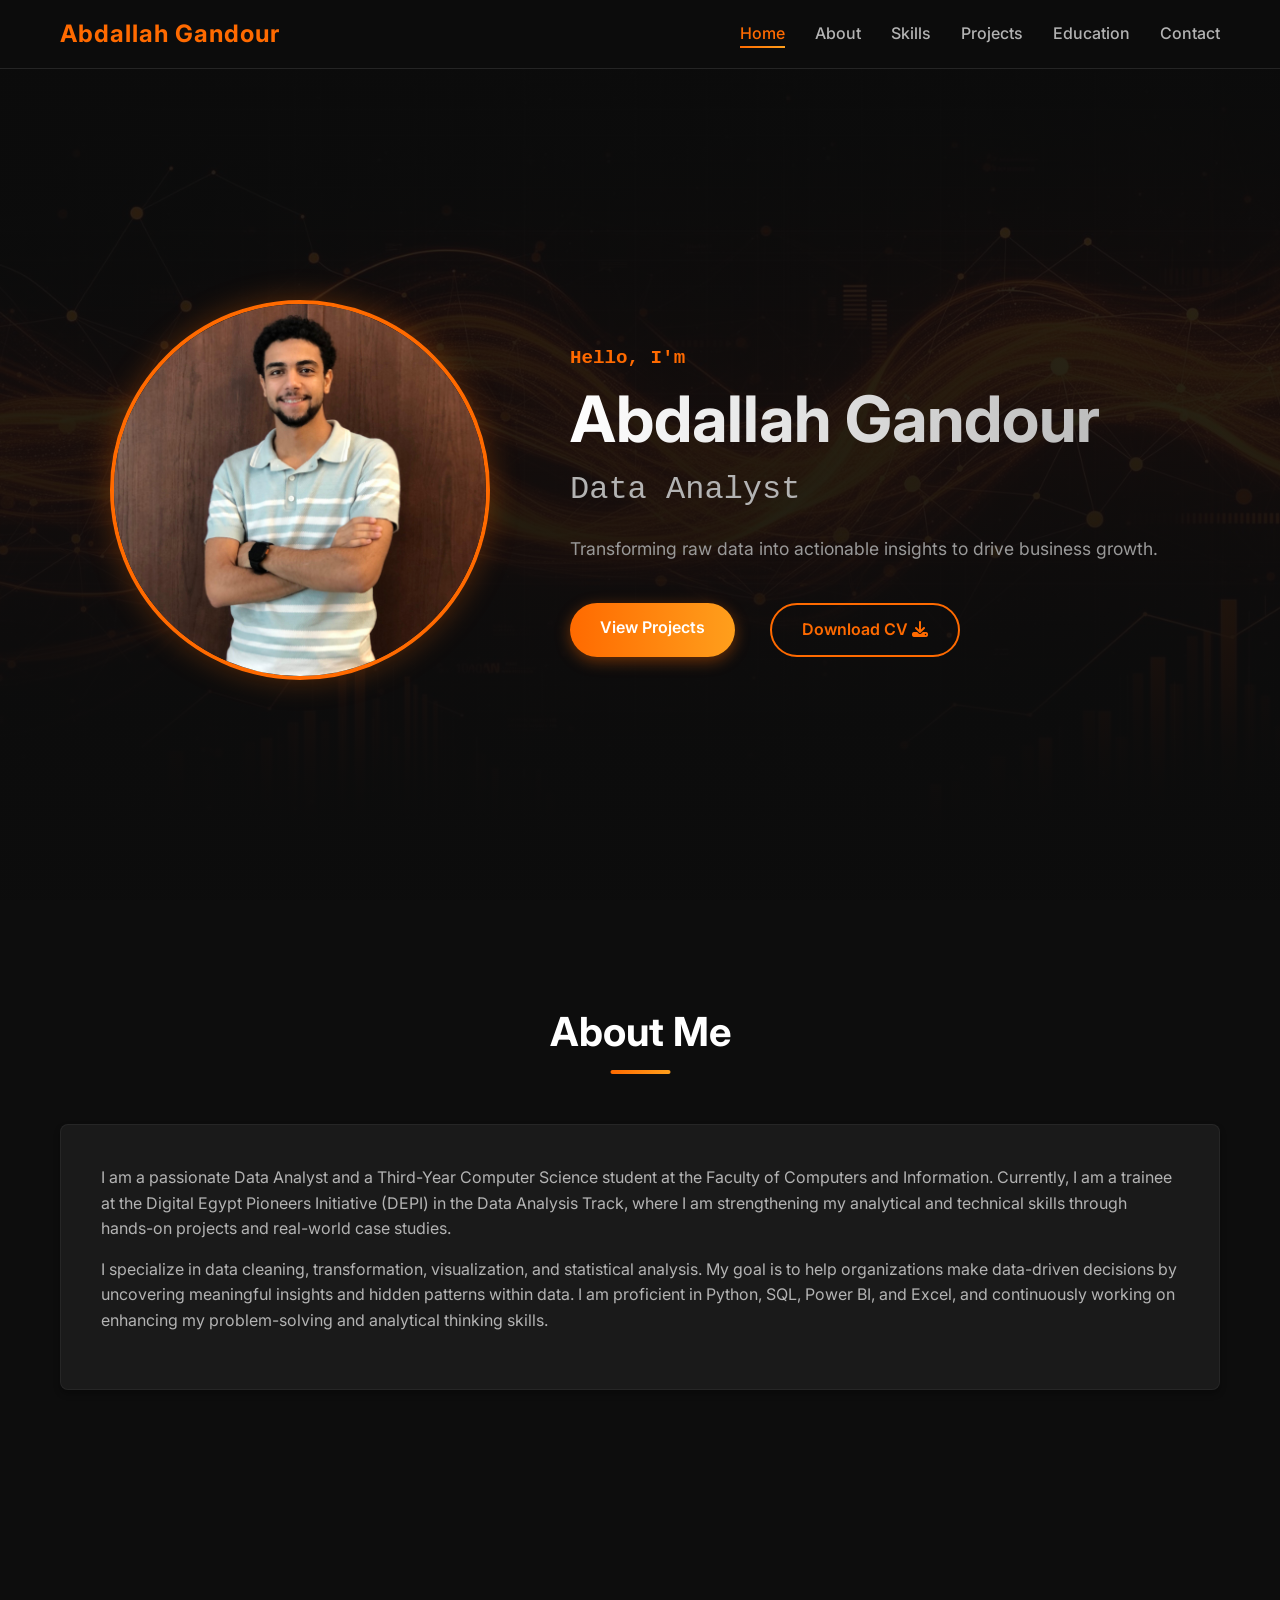
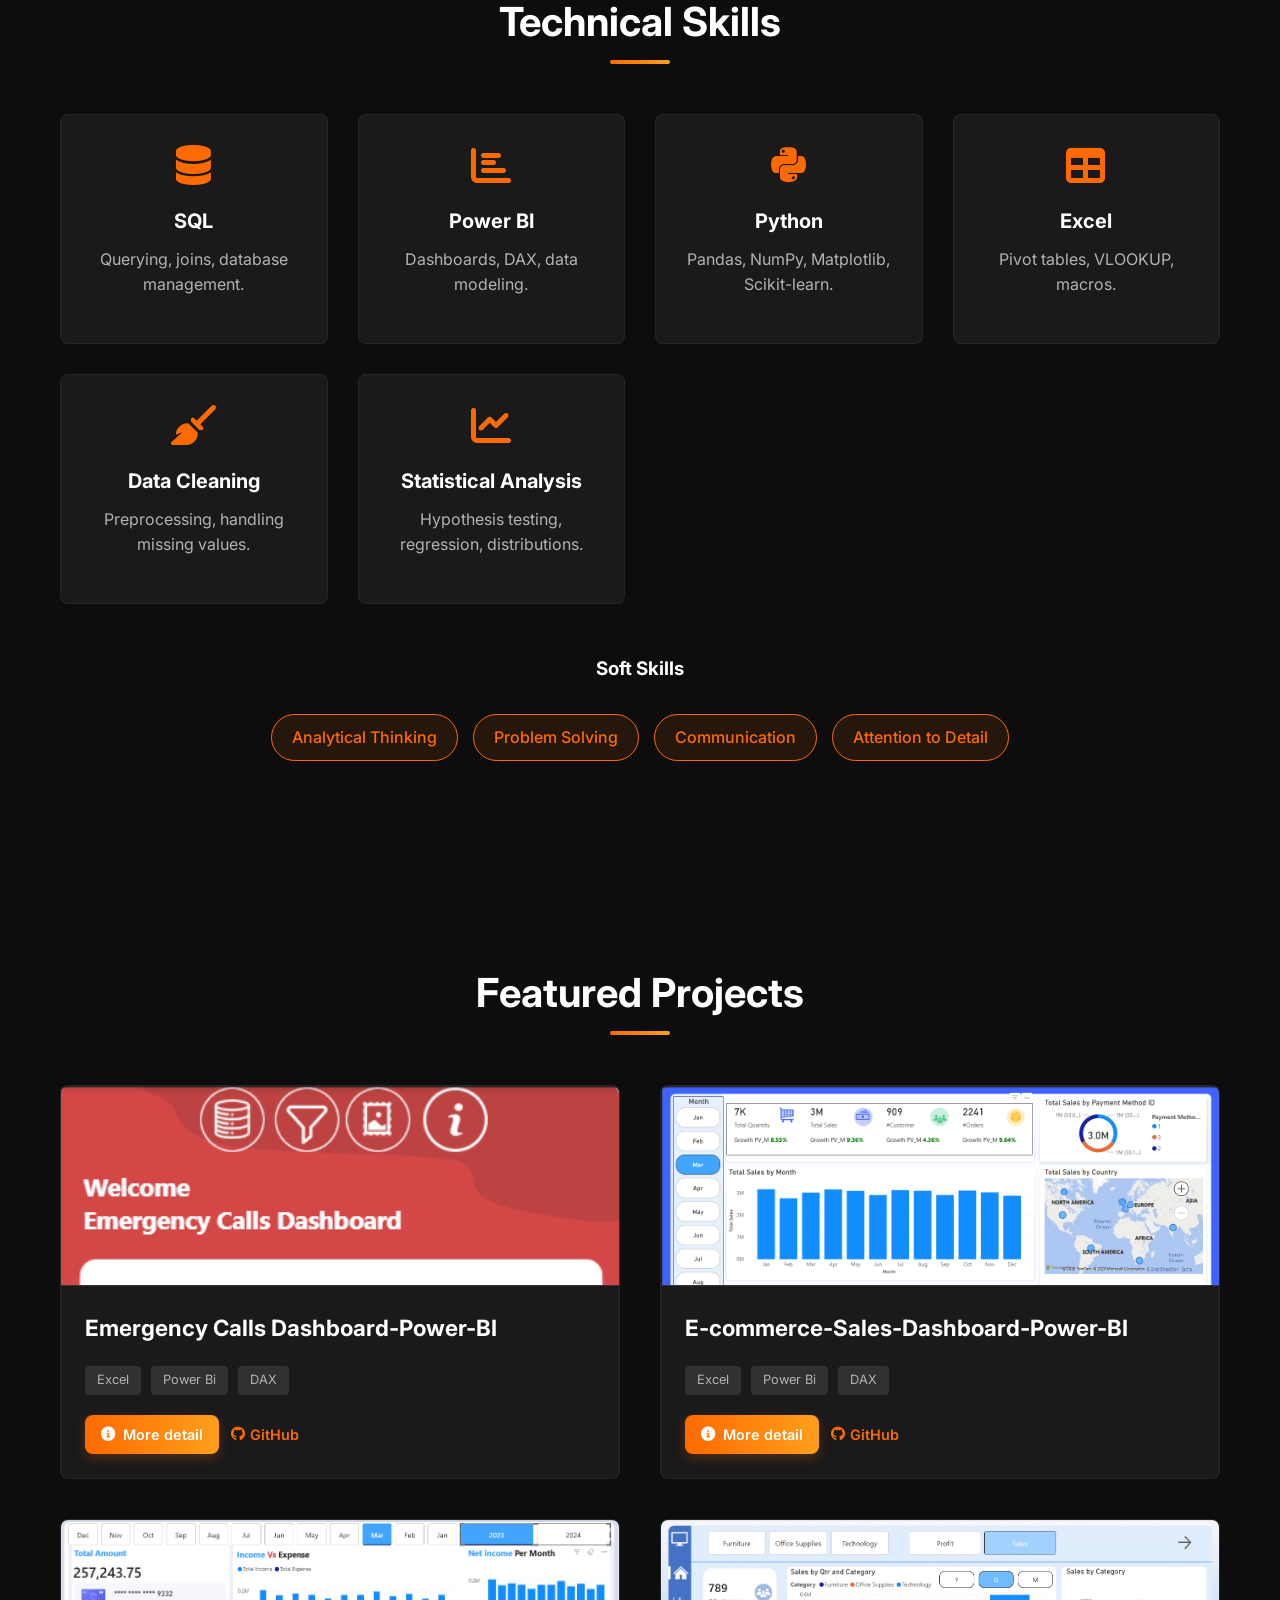
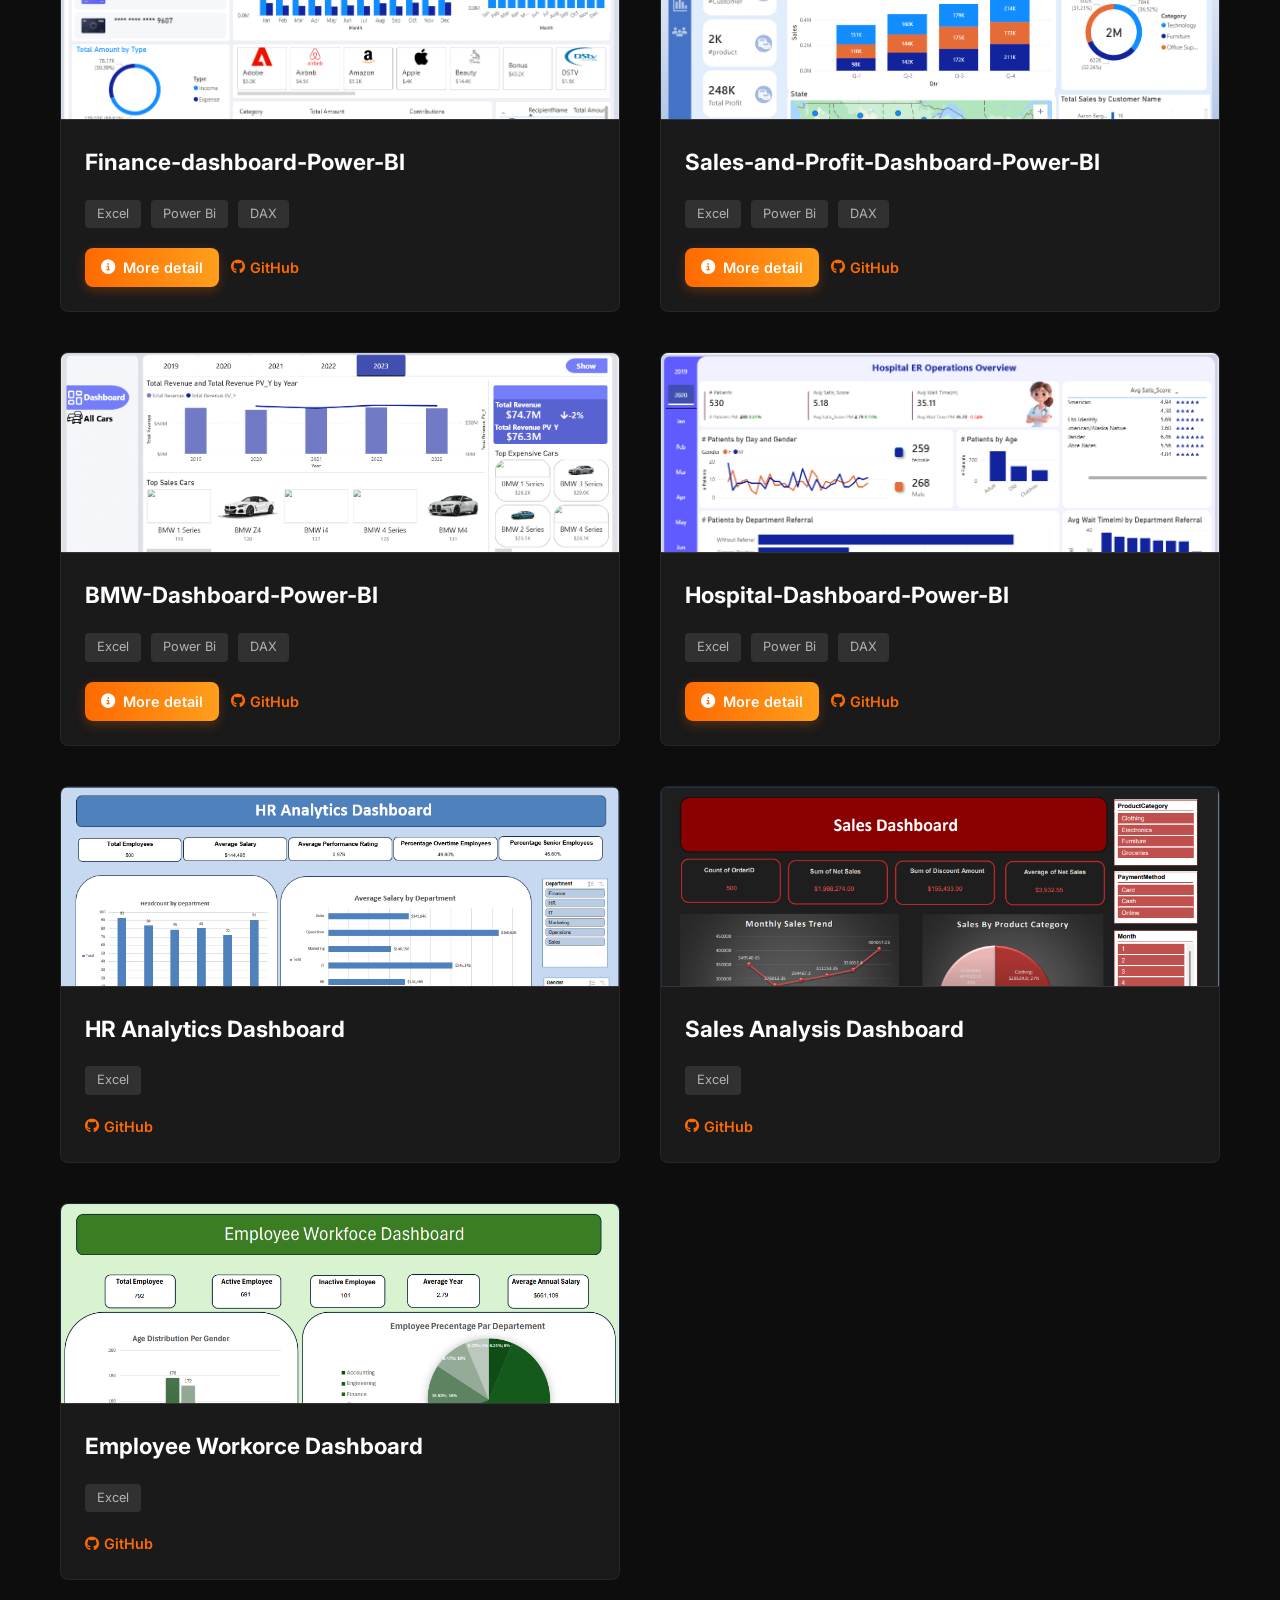
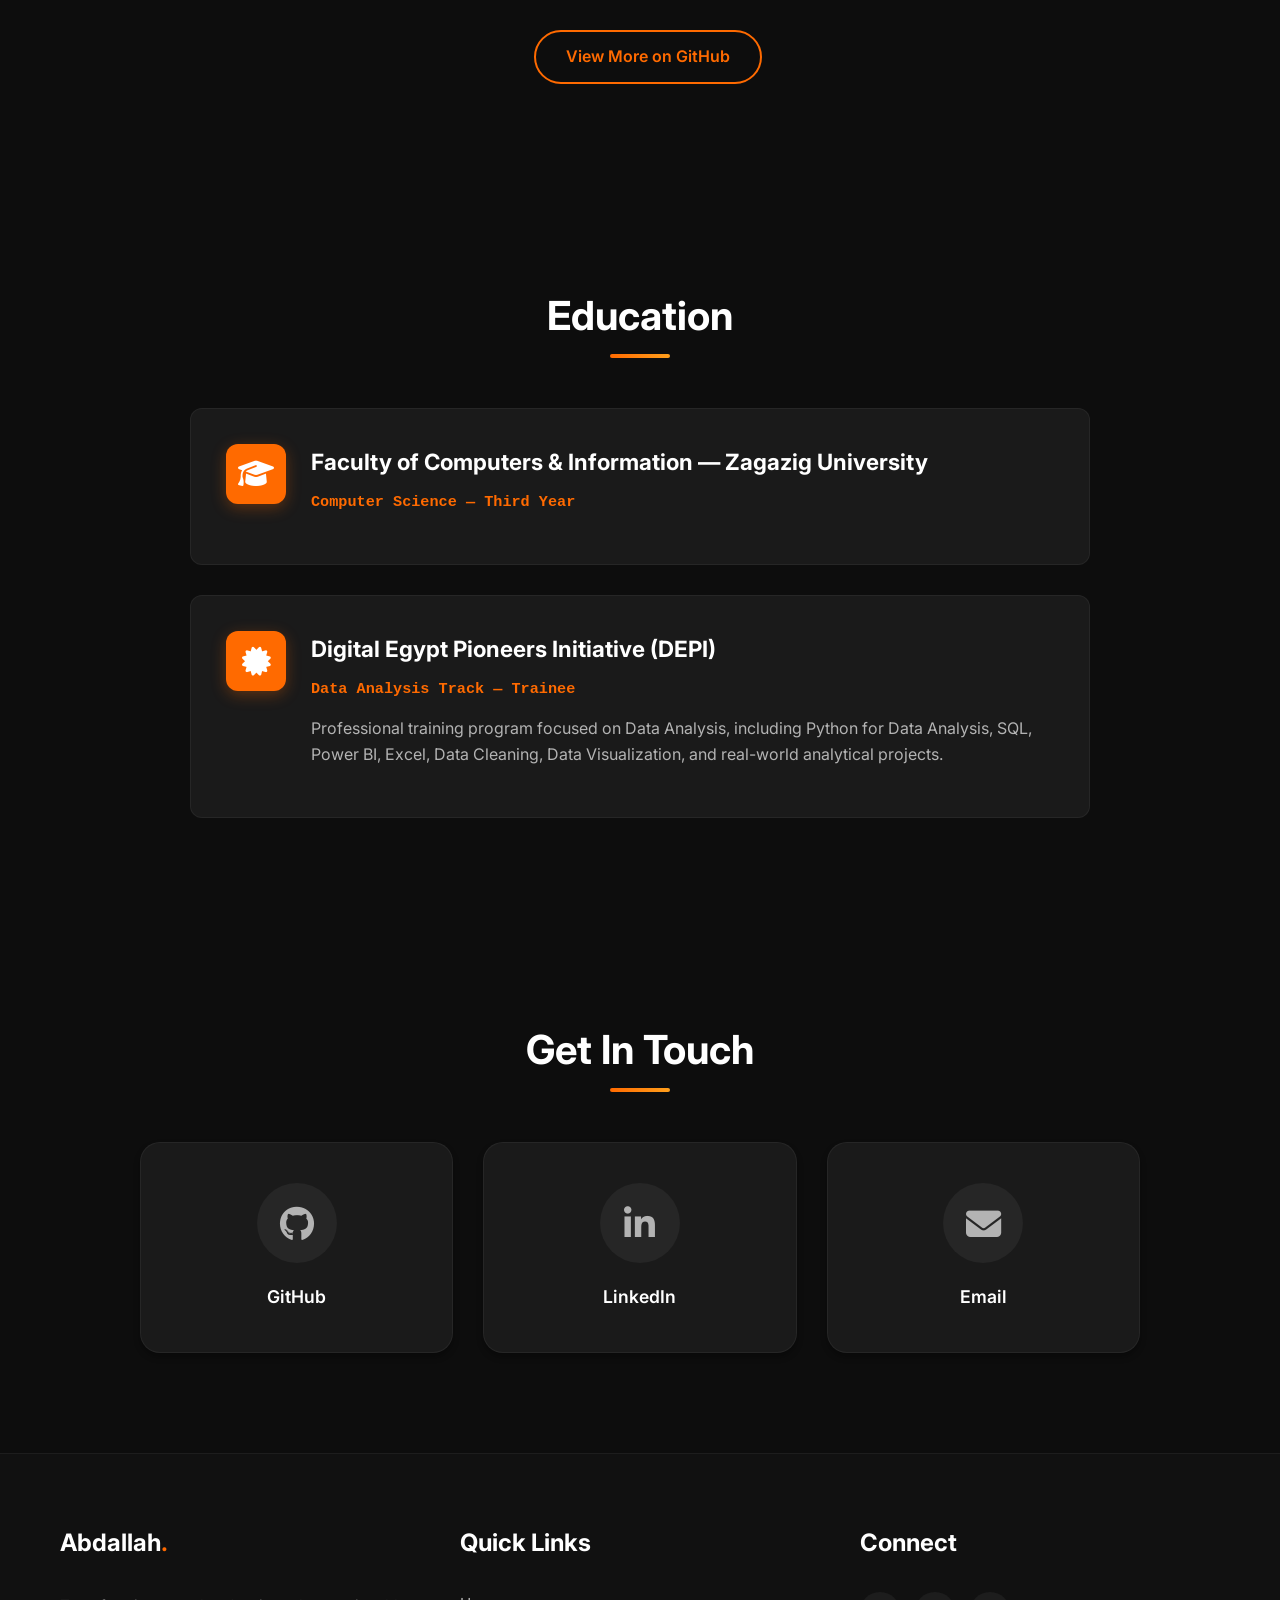
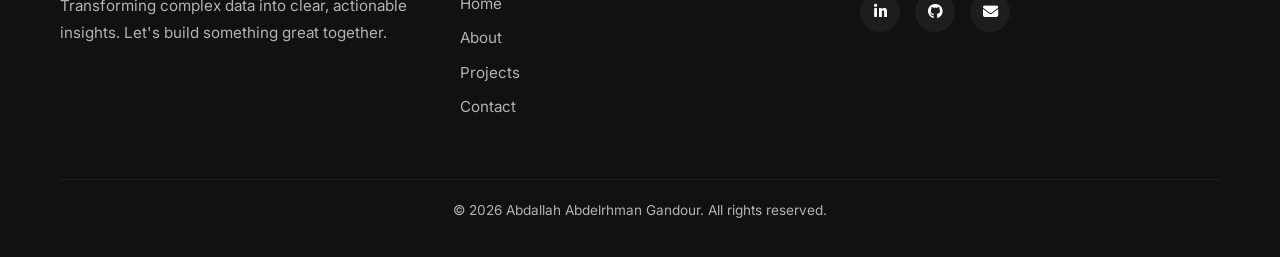
==== commit 6e359422: "Update dashboard and project files" ====
--- a/index.html
+++ b/index.html
@@ -49,8 +49,8 @@
                 <p class="tagline">Transforming raw data into actionable insights to drive business growth.</p>
                 <div class="cta-buttons">
                     <a href="#projects" class="btn btn-primary">View Projects</a>
-                    <a href="path/to/resume.pdf" class="btn btn-secondary" download>Download CV <i
-                            class="fas fa-download"></i></a>
+                    <a href="CV/Abdallah_Abdelrhman Gandour_Data Analyst_resume.pdf" class="btn btn-secondary"
+                        download>Download CV <i class="fas fa-download"></i></a>
                 </div>
             </div>
         </div>
@@ -130,12 +130,41 @@
             <h2 class="section-title">Featured Projects</h2>
             <div class="projects-grid">
 
-                <!-- Project 1 Powe bi -->
-                <div class="project-card">
-
-                    <div class="project-image">
-                        <!-- Placeholder image, replace with actual screenshot -->
-                        <div class="placeholder-img"><img src="image/E-commerce-Sales-Dashboard-Power-BI/Dashboard .png" alt=""></div>
+
+                <div class="project-card">
+
+                    <div class="project-image">
+                        <!-- Placeholder image, replace with actual screenshot -->
+                        <div class="placeholder-img"><img src="Emergency Calls Dashboard-Power-BI/Dashboard.png" alt="">
+                        </div>
+                    </div>
+
+                    <div class="project-info">
+                        <h3>Emergency Calls Dashboard-Power-BI</h3>
+                        <p></p>
+                        <div class="tools">
+                            <span>Excel</span>
+                            <span>Power Bi</span>
+                            <span>DAX</span>
+                        </div>
+                        <div class="project-links">
+                            <a href="Emergency-powerbi-detail.html" class="link-btn link-btn-detail"><i
+                                    class="fas fa-circle-info"></i> More detail</a>
+                            <a href="https://github.com/Abdallahgandour-Cs1/Emergency-Calls-Dashboard" target="_blank"
+                                rel="noopener noreferrer" class="link-btn"><i class="fab fa-github"></i>
+                                GitHub</a>
+                        </div>
+                    </div>
+                </div>
+
+
+                <!-- Project 1 Power bi -->
+                <div class="project-card">
+
+                    <div class="project-image">
+                        <!-- Placeholder image, replace with actual screenshot -->
+                        <div class="placeholder-img"><img src="E-commerce-Sales-Dashboard-Power-BI/Dashboard .png"
+                                alt=""></div>
                     </div>
 
                     <div class="project-info">
@@ -151,6 +180,111 @@
                                     class="fas fa-circle-info"></i> More detail</a>
                             <a href="https://github.com/Abdallahgandour-Cs1/E-commerce-Sales-Dashboard-Power-BI"
                                 target="_blank" rel="noopener noreferrer" class="link-btn"><i class="fab fa-github"></i>
+                                GitHub</a>
+                        </div>
+                    </div>
+                </div>
+
+                <!-- Project 2 Power bi -->
+                <div class="project-card">
+
+                    <div class="project-image">
+                        <!-- Placeholder image, replace with actual screenshot -->
+                        <div class="placeholder-img"><img src="Finance-dashboard-Power-BI/Dashboard.png" alt=""></div>
+                    </div>
+
+                    <div class="project-info">
+                        <h3>Finance-dashboard-Power-BI</h3>
+                        <p></p>
+                        <div class="tools">
+                            <span>Excel</span>
+                            <span>Power Bi</span>
+                            <span>DAX</span>
+                        </div>
+                        <div class="project-links">
+                            <a href="Finance-powerbi-detail.html" class="link-btn link-btn-detail"><i
+                                    class="fas fa-circle-info"></i> More detail</a>
+                            <a href="https://github.com/Abdallahgandour-Cs1/Finance-Dashboard" target="_blank"
+                                rel="noopener noreferrer" class="link-btn"><i class="fab fa-github"></i>
+                                GitHub</a>
+                        </div>
+                    </div>
+                </div>
+
+                <!-- Project 3 Power bi -->
+                <div class="project-card">
+
+                    <div class="project-image">
+                        <!-- Placeholder image, replace with actual screenshot -->
+                        <div class="placeholder-img"><img src="Sales-and-Profit-Dashboard-Power-BI/Dashboard.png"
+                                alt=""></div>
+                    </div>
+
+                    <div class="project-info">
+                        <h3>Sales-and-Profit-Dashboard-Power-BI</h3>
+                        <p></p>
+                        <div class="tools">
+                            <span>Excel</span>
+                            <span>Power Bi</span>
+                            <span>DAX</span>
+                        </div>
+                        <div class="project-links">
+                            <a href="SalesandProfit-powerbi-detail.html" class="link-btn link-btn-detail"><i
+                                    class="fas fa-circle-info"></i> More detail</a>
+                            <a href="https://github.com/Abdallahgandour-Cs1/Sales-and-Profit-Dashboard" target="_blank"
+                                rel="noopener noreferrer" class="link-btn"><i class="fab fa-github"></i>
+                                GitHub</a>
+                        </div>
+                    </div>
+                </div>
+
+                <!-- Project 4 Power bi -->
+                <div class="project-card">
+
+                    <div class="project-image">
+                        <!-- Placeholder image, replace with actual screenshot -->
+                        <div class="placeholder-img"><img src="BMW-Dashboard-Power-BI/Dashboard.png" alt=""></div>
+                    </div>
+
+                    <div class="project-info">
+                        <h3>BMW-Dashboard-Power-BI</h3>
+                        <p></p>
+                        <div class="tools">
+                            <span>Excel</span>
+                            <span>Power Bi</span>
+                            <span>DAX</span>
+                        </div>
+                        <div class="project-links">
+                            <a href="BMW-powerbi-detail.html" class="link-btn link-btn-detail"><i
+                                    class="fas fa-circle-info"></i> More detail</a>
+                            <a href="https://github.com/Abdallahgandour-Cs1/BMW-Dashboard" target="_blank"
+                                rel="noopener noreferrer" class="link-btn"><i class="fab fa-github"></i>
+                                GitHub</a>
+                        </div>
+                    </div>
+                </div>
+
+                <!-- Project 5 Power bi -->
+                <div class="project-card">
+
+                    <div class="project-image">
+                        <!-- Placeholder image, replace with actual screenshot -->
+                        <div class="placeholder-img"><img src="Hospital/Dashboard.png" alt=""></div>
+                    </div>
+
+                    <div class="project-info">
+                        <h3>Hospital-Dashboard-Power-BI</h3>
+                        <p></p>
+                        <div class="tools">
+                            <span>Excel</span>
+                            <span>Power Bi</span>
+                            <span>DAX</span>
+                        </div>
+                        <div class="project-links">
+                            <a href="Hospital-powerbi-detail.html" class="link-btn link-btn-detail"><i
+                                    class="fas fa-circle-info"></i> More detail</a>
+                            <a href="https://github.com/Abdallahgandour-Cs1/Hospital-ER-Dashboard-" target="_blank"
+                                rel="noopener noreferrer" class="link-btn"><i class="fab fa-github"></i>
                                 GitHub</a>
                         </div>
                     </div>
--- a/css/style.css
+++ b/css/style.css
@@ -489,7 +489,7 @@
 /* Projects Section */
 .projects-grid {
     display: grid;
-    grid-template-columns: repeat(auto-fit, minmax(300px, 1fr));
+    grid-template-columns: repeat(auto-fit, minmax(400px, 1fr));
     gap: 40px;
     margin-bottom: 50px;
 }
